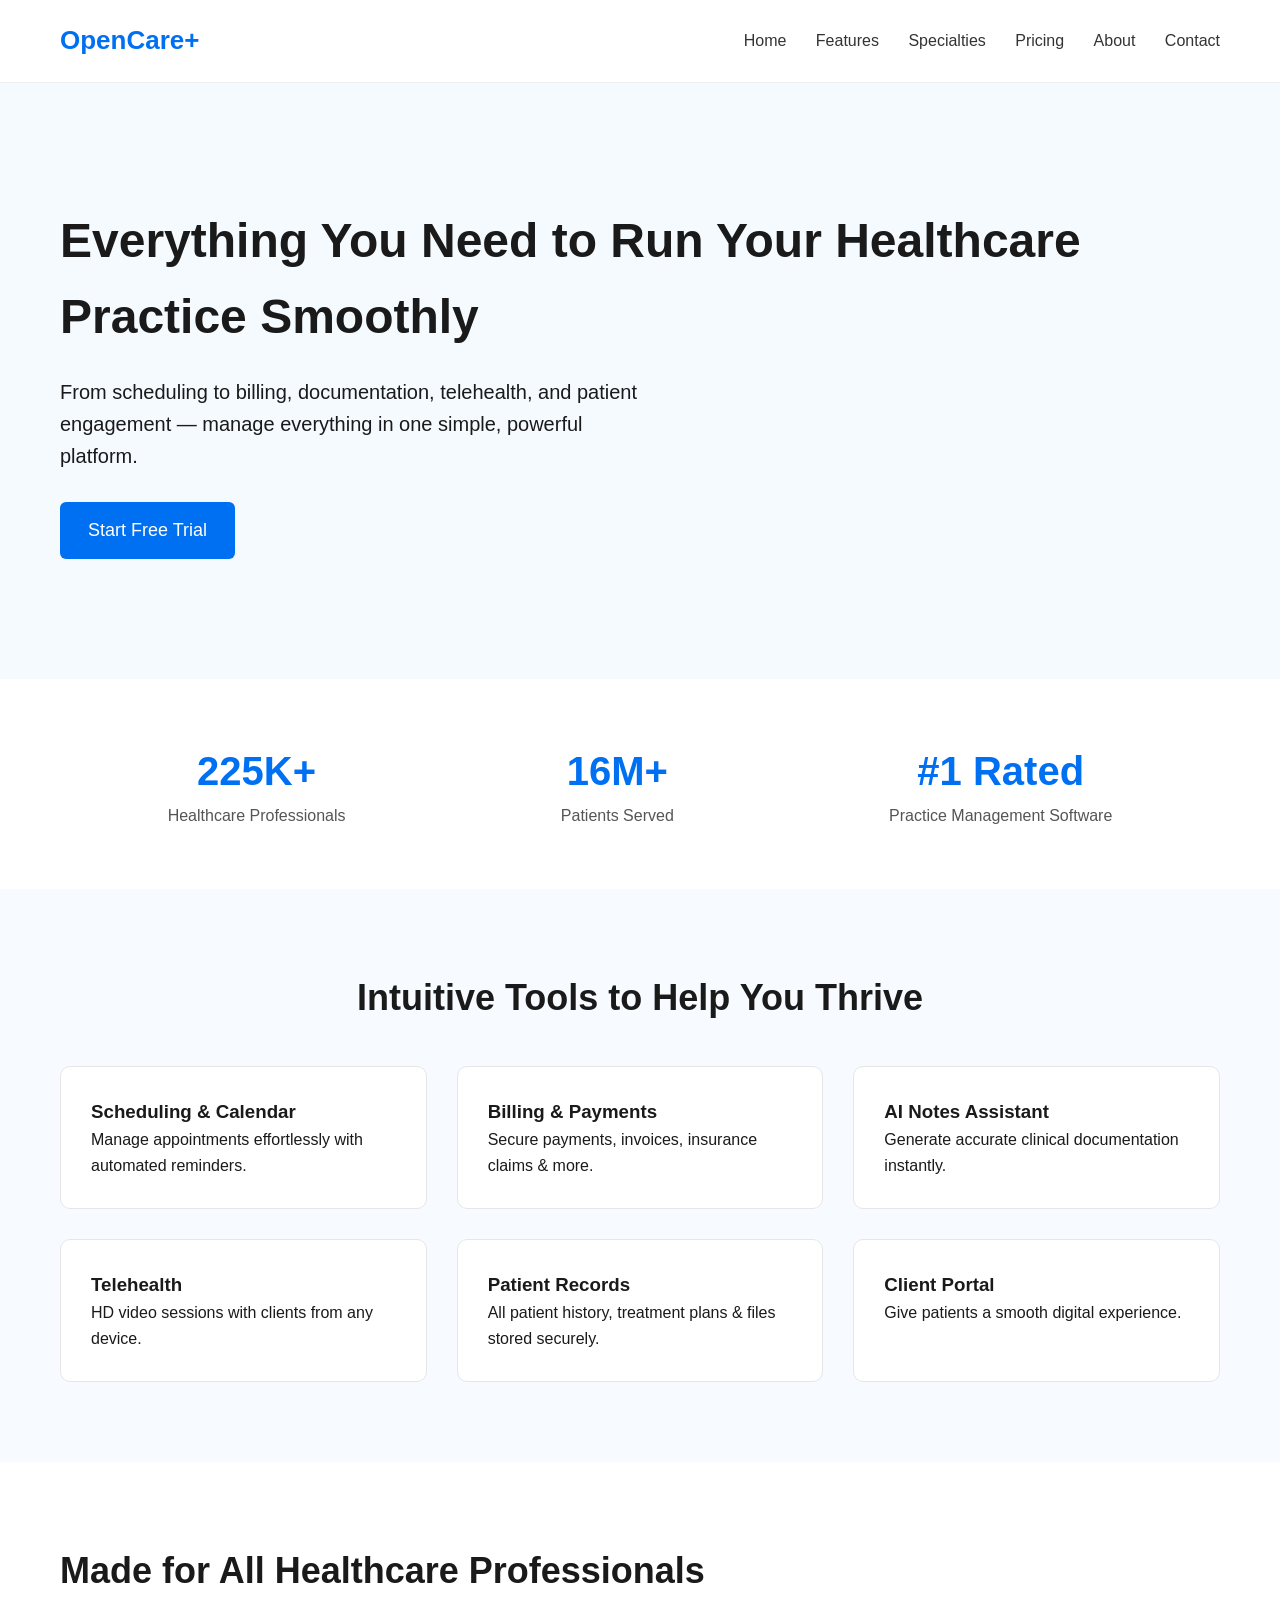
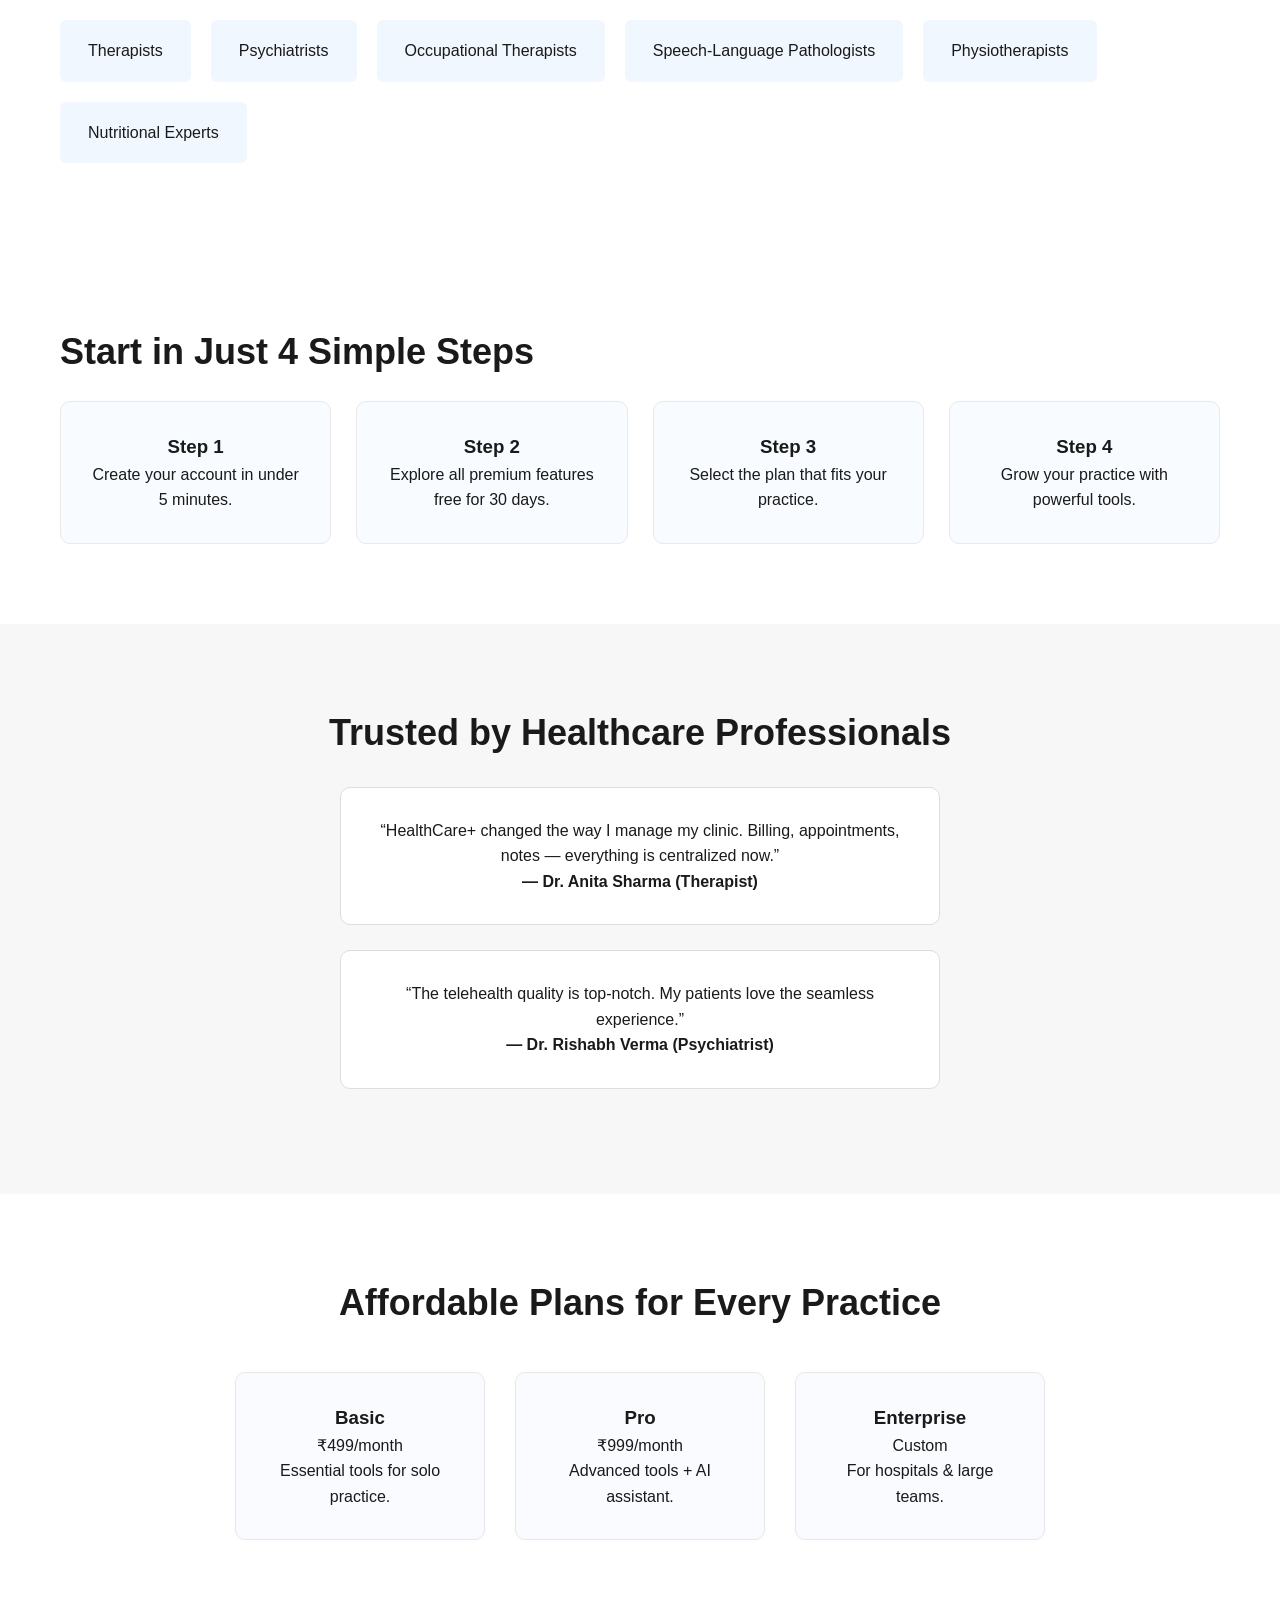
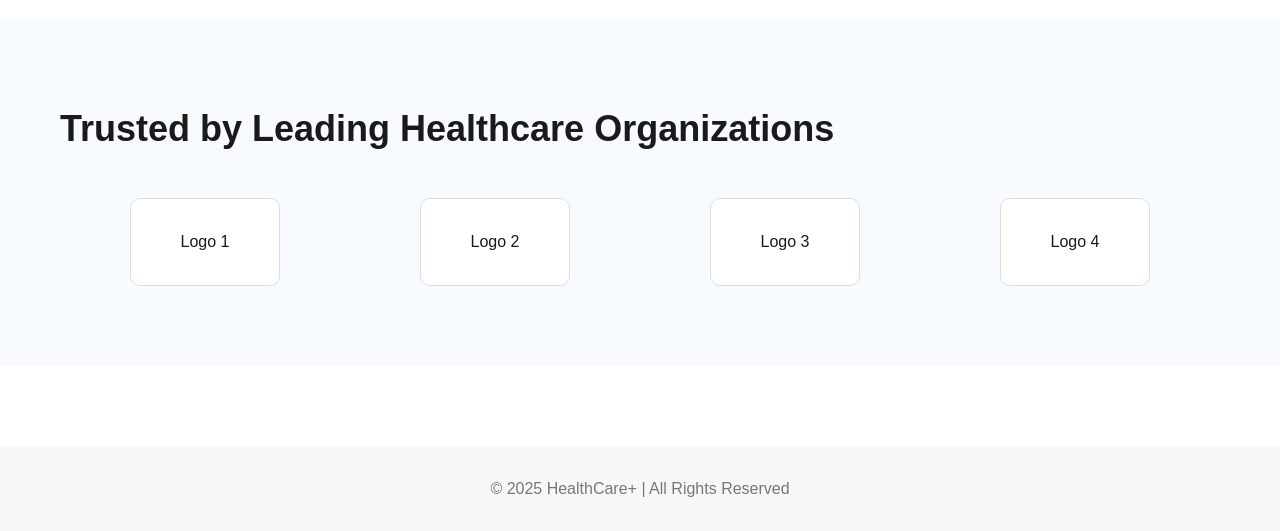
==== docs/index.html @ ee7d7441 "folder name changed" ====
<!DOCTYPE html>
<html lang="en">
<head>
  <meta charset="UTF-8">
  <title>OpenCare+ | All-in-One Practice Management</title>
  <link rel="stylesheet" href="css/style.css">
</head>

<body>

<!-- ================= HEADER ================= -->
<header>
  <div class="logo">OpenCare+</div>
  <nav>
    <a href="index.html">Home</a>
    <a href="features.html">Features</a>
    <a href="specialties.html">Specialties</a>
    <a href="pricing.html">Pricing</a>
    <a href="about.html">About</a>
    <a href="contact.html">Contact</a>
  </nav>
</header>


<!-- ================= HERO SECTION ================= -->
<section class="hero">
  <h1>Everything You Need to Run Your Healthcare Practice Smoothly</h1>
  <p>From scheduling to billing, documentation, telehealth, and patient engagement — manage everything in one simple, powerful platform.</p>
  <a class="btn" href="#">Start Free Trial</a>
</section>


<!-- ================= TRUST STATS ================= -->
<section class="stats">
  <div class="stat-box">
    <h3>225K+</h3>
    <p>Healthcare Professionals</p>
  </div>
  <div class="stat-box">
    <h3>16M+</h3>
    <p>Patients Served</p>
  </div>
  <div class="stat-box">
    <h3>#1 Rated</h3>
    <p>Practice Management Software</p>
  </div>
</section>


<!-- ================= FEATURE GRID ================= -->
<section class="features">
  <h2>Intuitive Tools to Help You Thrive</h2>

  <div class="features-grid">

    <div class="feature-card">
      <h3>Scheduling & Calendar</h3>
      <p>Manage appointments effortlessly with automated reminders.</p>
    </div>

    <div class="feature-card">
      <h3>Billing & Payments</h3>
      <p>Secure payments, invoices, insurance claims & more.</p>
    </div>

    <div class="feature-card">
      <h3>AI Notes Assistant</h3>
      <p>Generate accurate clinical documentation instantly.</p>
    </div>

    <div class="feature-card">
      <h3>Telehealth</h3>
      <p>HD video sessions with clients from any device.</p>
    </div>

    <div class="feature-card">
      <h3>Patient Records</h3>
      <p>All patient history, treatment plans & files stored securely.</p>
    </div>

    <div class="feature-card">
      <h3>Client Portal</h3>
      <p>Give patients a smooth digital experience.</p>
    </div>

  </div>
</section>


<!-- ================= SPECIALTIES SECTION ================= -->
<section class="specialties">
  <h2>Made for All Healthcare Professionals</h2>

  <div class="specialties-list">
    <div>Therapists</div>
    <div>Psychiatrists</div>
    <div>Occupational Therapists</div>
    <div>Speech-Language Pathologists</div>
    <div>Physiotherapists</div>
    <div>Nutritional Experts</div>
  </div>
</section>


<!-- ================= STEPS SECTION ================= -->
<section class="steps">
  <h2>Start in Just 4 Simple Steps</h2>

  <div class="steps-grid">
    <div class="step-card">
      <h3>Step 1</h3>
      <p>Create your account in under 5 minutes.</p>
    </div>

    <div class="step-card">
      <h3>Step 2</h3>
      <p>Explore all premium features free for 30 days.</p>
    </div>

    <div class="step-card">
      <h3>Step 3</h3>
      <p>Select the plan that fits your practice.</p>
    </div>

    <div class="step-card">
      <h3>Step 4</h3>
      <p>Grow your practice with powerful tools.</p>
    </div>
  </div>
</section>


<!-- ================= TESTIMONIALS SECTION ================= -->
<section class="testimonials">
  <h2>Trusted by Healthcare Professionals</h2>

  <div class="testimonial-box">
    <p>“HealthCare+ changed the way I manage my clinic. Billing, appointments, notes — everything is centralized now.”</p>
    <h4>— Dr. Anita Sharma (Therapist)</h4>
  </div>

  <div class="testimonial-box">
    <p>“The telehealth quality is top-notch. My patients love the seamless experience.”</p>
    <h4>— Dr. Rishabh Verma (Psychiatrist)</h4>
  </div>
</section>


<!-- ================= PRICING PREVIEW ================= -->
<section class="pricing-preview">
  <h2>Affordable Plans for Every Practice</h2>

  <div class="pricing-cards">

    <div class="price-card">
      <h3>Basic</h3>
      <p>₹499/month</p>
      <p>Essential tools for solo practice.</p>
    </div>

    <div class="price-card">
      <h3>Pro</h3>
      <p>₹999/month</p>
      <p>Advanced tools + AI assistant.</p>
    </div>

    <div class="price-card">
      <h3>Enterprise</h3>
      <p>Custom</p>
      <p>For hospitals & large teams.</p>
    </div>

  </div>
</section>


<!-- ================= PARTNER LOGOS ================= -->
<section class="partners">
  <h2>Trusted by Leading Healthcare Organizations</h2>
  <div class="logo-row">
    <div class="logo-box">Logo 1</div>
    <div class="logo-box">Logo 2</div>
    <div class="logo-box">Logo 3</div>
    <div class="logo-box">Logo 4</div>
  </div>
</section>


<!-- ================= FOOTER ================= -->
<footer>
  ©️ 2025 HealthCare+ | All Rights Reserved  
</footer>

</body>
</html>
---- docs/css/style.css ----
/* ========== GLOBAL STYLES ========== */
* {
  margin: 0;
  padding: 0;
  box-sizing: border-box;
  font-family: "Inter", sans-serif;
}

body {
  background: #ffffff;
  color: #1a1a1a;
  line-height: 1.6;
}

header {
  padding: 20px 60px;
  background: #ffffff;
  display: flex;
  justify-content: space-between;
  align-items: center;
  border-bottom: 1px solid #eee;
  position: sticky;
  top: 0;
  z-index: 10;
}

.logo {
  font-size: 26px;
  font-weight: 700;
  color: #0070f3;
}

nav a {
  margin-left: 25px;
  text-decoration: none;
  color: #333;
  font-size: 16px;
}

nav a:hover {
  color: #0070f3;
}

/* HERO SECTION */
.hero {
  padding: 120px 60px;
  background: #f5faff;
  text-align: left;
}

.hero h1 {
  font-size: 48px;
  font-weight: 700;
  margin-bottom: 20px;
}

.hero p {
  font-size: 20px;
  max-width: 600px;
  margin-bottom: 30px;
}

.btn {
  display: inline-block;
  background: #0070f3;
  padding: 14px 28px;
  color: white;
  border-radius: 6px;
  text-decoration: none;
  font-size: 18px;
}

.btn:hover {
  background: #005bd1;
}

/* SECTION */
section {
  padding: 80px 60px;
}

h2 {
  font-size: 36px;
  margin-bottom: 20px;
}

/* FOOTER */
footer {
  background: #f7f7f7;
  padding: 30px 60px;
  margin-top: 80px;
  text-align: center;
  color: #777;
}
/* ================= STATS ================= */
.stats {
  display: flex;
  justify-content: space-around;
  padding: 60px;
  background: #ffffff;
  text-align: center;
}

.stat-box h3 {
  font-size: 40px;
  color: #0070f3;
}

.stat-box p {
  font-size: 16px;
  color: #555;
}


/* ================= FEATURES GRID ================= */
.features {
  padding: 80px 60px;
  background: #f7fbff;
  text-align: center;
}

.features-grid {
  margin-top: 40px;
  display: grid;
  grid-template-columns: repeat(3, 1fr);
  gap: 30px;
}

.feature-card {
  background: white;
  padding: 30px;
  border-radius: 10px;
  border: 1px solid #e6e6e6;
  text-align: left;
  transition: 0.2s;
}

.feature-card:hover {
  transform: translateY(-5px);
  border-color: #0070f3;
}


/* ================= SPECIALTIES ================= */
.specialties {
  padding: 80px 60px;
}

.specialties-list {
  display: flex;
  flex-wrap: wrap;
  gap: 20px;
}

.specialties-list div {
  background: #f0f7ff;
  padding: 18px 28px;
  border-radius: 6px;
}


/* ================= STEPS ================= */
.steps {
  padding: 80px 60px;
  background: #fff;
}

.steps-grid {
  display: grid;
  grid-template-columns: repeat(4, 1fr);
  gap: 25px;
}

.step-card {
  padding: 30px;
  background: #f8fbff;
  border-radius: 10px;
  border: 1px solid #e9e9e9;
  text-align: center;
}


/* ================= TESTIMONIALS ================= */
.testimonials {
  padding: 80px 60px;
  background: #f7f7f7;
  text-align: center;
}

.testimonial-box {
  margin: 25px auto;
  max-width: 600px;
  padding: 30px;
  background: white;
  border-radius: 10px;
  border: 1px solid #ddd;
}


/* ================= PRICING PREVIEW ================= */
.pricing-preview {
  padding: 80px 60px;
  background: #ffffff;
  text-align: center;
}

.pricing-cards {
  display: flex;
  justify-content: center;
  gap: 30px;
  margin-top: 40px;
}

.price-card {
  padding: 30px;
  background: #f9fbff;
  border-radius: 10px;
  width: 250px;
  border: 1px solid #e6e6e6;
}


/* ================= PARTNER LOGOS ================= */
.partners {
  padding: 80px 60px;
  background: #f7fbff;
}

.logo-row {
  display: flex;
  justify-content: space-around;
  margin-top: 40px;
}

.logo-box {
  background: white;
  padding: 30px 50px;
  border: 1px solid #ddd;
  border-radius: 10px;
}
/* Page Hero */
.page-hero {
  padding: 80px 60px;
  background: #f5f9ff;
  text-align: center;
}

.page-hero h1 {
  font-size: 42px;
  margin-bottom: 10px;
}

.page-hero p {
  max-width: 700px;
  margin: 0 auto;
  color: #666;
}

/* About Page */
.about-section, .about-values, .about-team {
  padding: 70px 60px;
}

.value-grid, .team-grid {
  display: grid;
  grid-template-columns: repeat(3, 1fr);
  gap: 25px;
}

.value-card, .team-card {
  background: #f7fbff;
  padding: 25px;
  border-radius: 10px;
  border: 1px solid #e6e6e6;
}

.team-img {
  width: 100%;
  height: 150px;
  background: #ddd;
  border-radius: 10px;
  margin-bottom: 15px;
}

/* Specialties Page */
.specialties-grid-section {
  padding: 70px 60px;
}

.specialties-grid {
  display: grid;
  grid-template-columns: repeat(5, 1fr);
  gap: 20px;
}

.special-card {
  background: #f0f7ff;
  padding: 20px;
  border-radius: 6px;
  text-align: center;
}

/* Pricing Page */
.pricing-page-section {
  padding: 80px 60px;
}

.pricing-page-grid {
  display: flex;
  gap: 30px;
  justify-content: center;
}

.price-card.big {
  width: 280px;
  background: #f7fbff;
  padding: 30px;
  border-radius: 10px;
  border: 1px solid #ddd;
}

.price-card.big.highlighted {
  border: 2px solid #0070f3;
}

/* Contact Page */
.contact-section {
  padding: 80px 60px;
}

.contact-grid {
  display: flex;
  gap: 40px;
}

.contact-info {
  width: 40%;
}

.contact-form {
  width: 60%;
}

.contact-form form input,
.contact-form form textarea {
  width: 100%;
  margin-bottom: 15px;
  padding: 12px;
  border-radius: 6px;
  border: 1px solid #ccc;
}

.contact-form form button {
  padding: 12px 20px;
  background: #0070f3;
  color: white;
  border: none;
  border-radius: 6px;
}

/* FAQ */
.faq-section {
  padding: 60px;
  background: #f7f7f7;
}

.faq-item {
  padding: 15px;
  background: #fff;
  border: 1px solid #ddd;
  border-radius: 6px;
  margin-bottom: 10px;
}
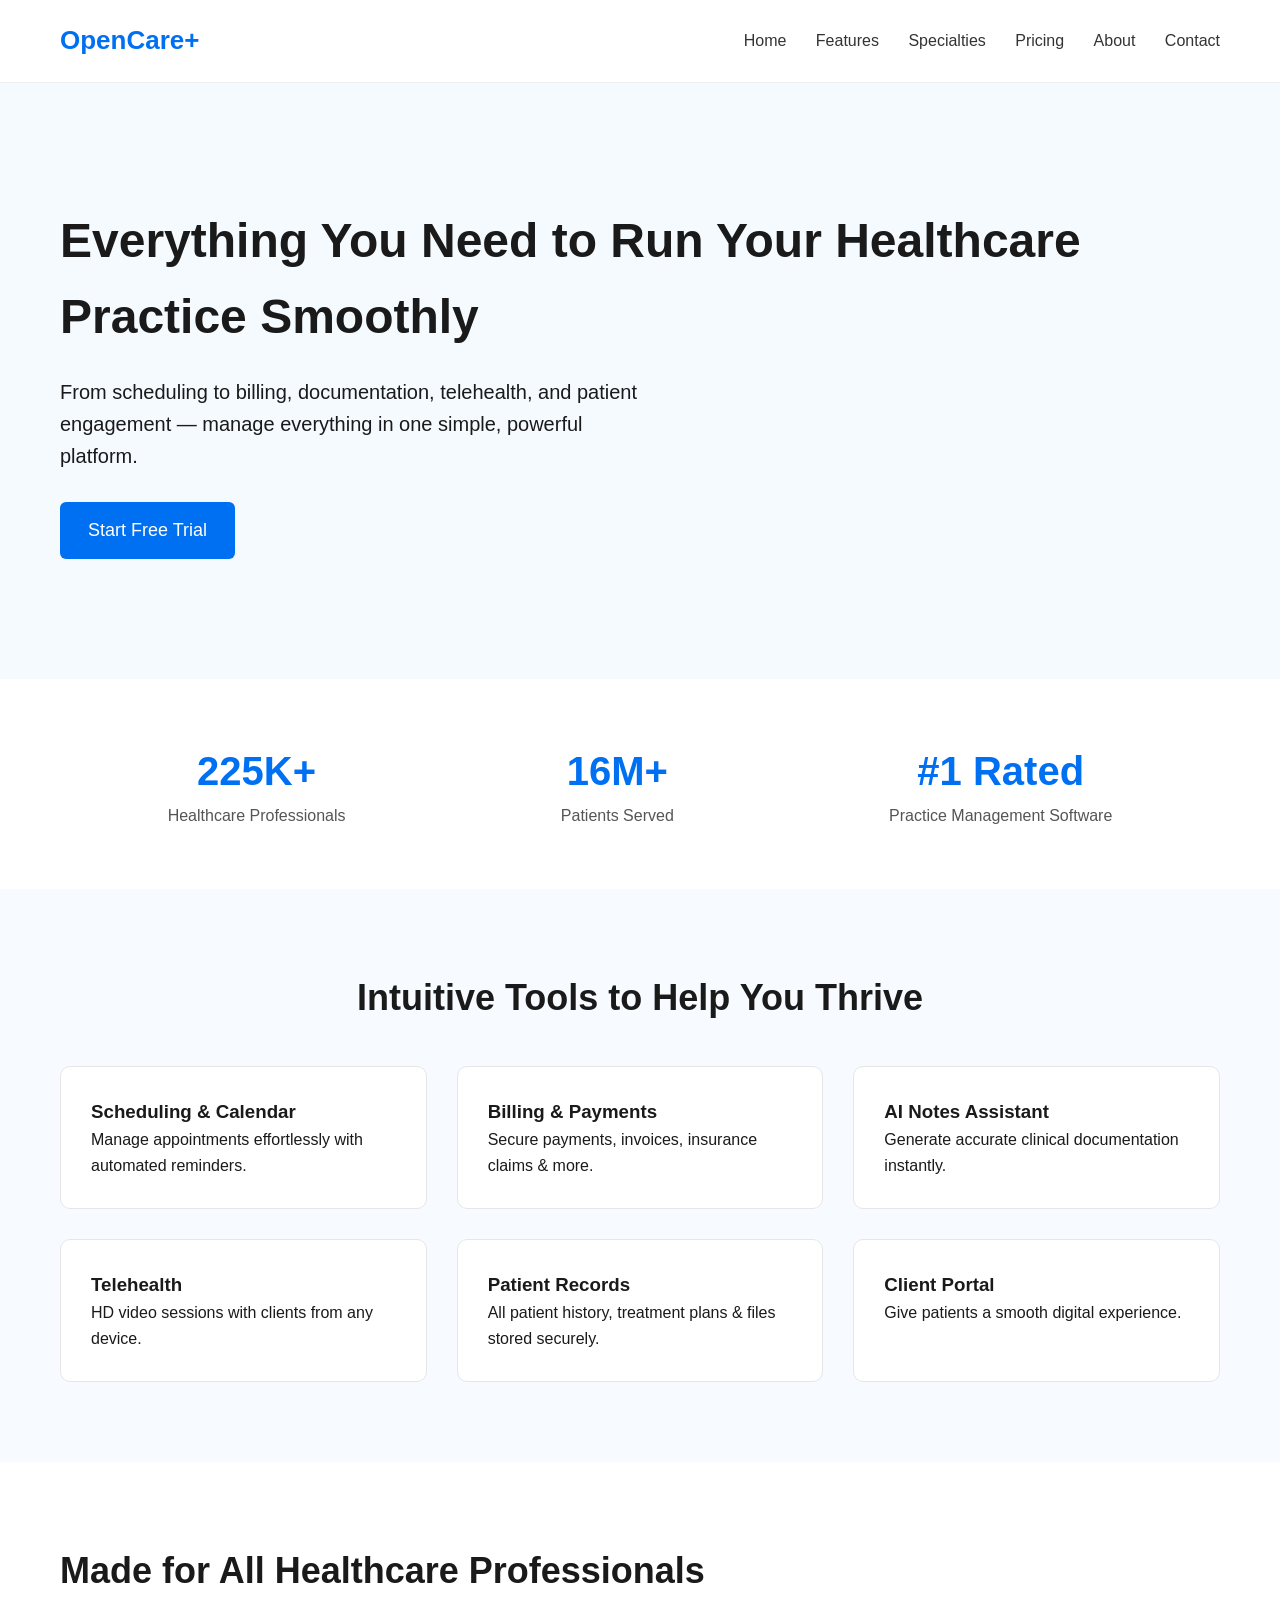
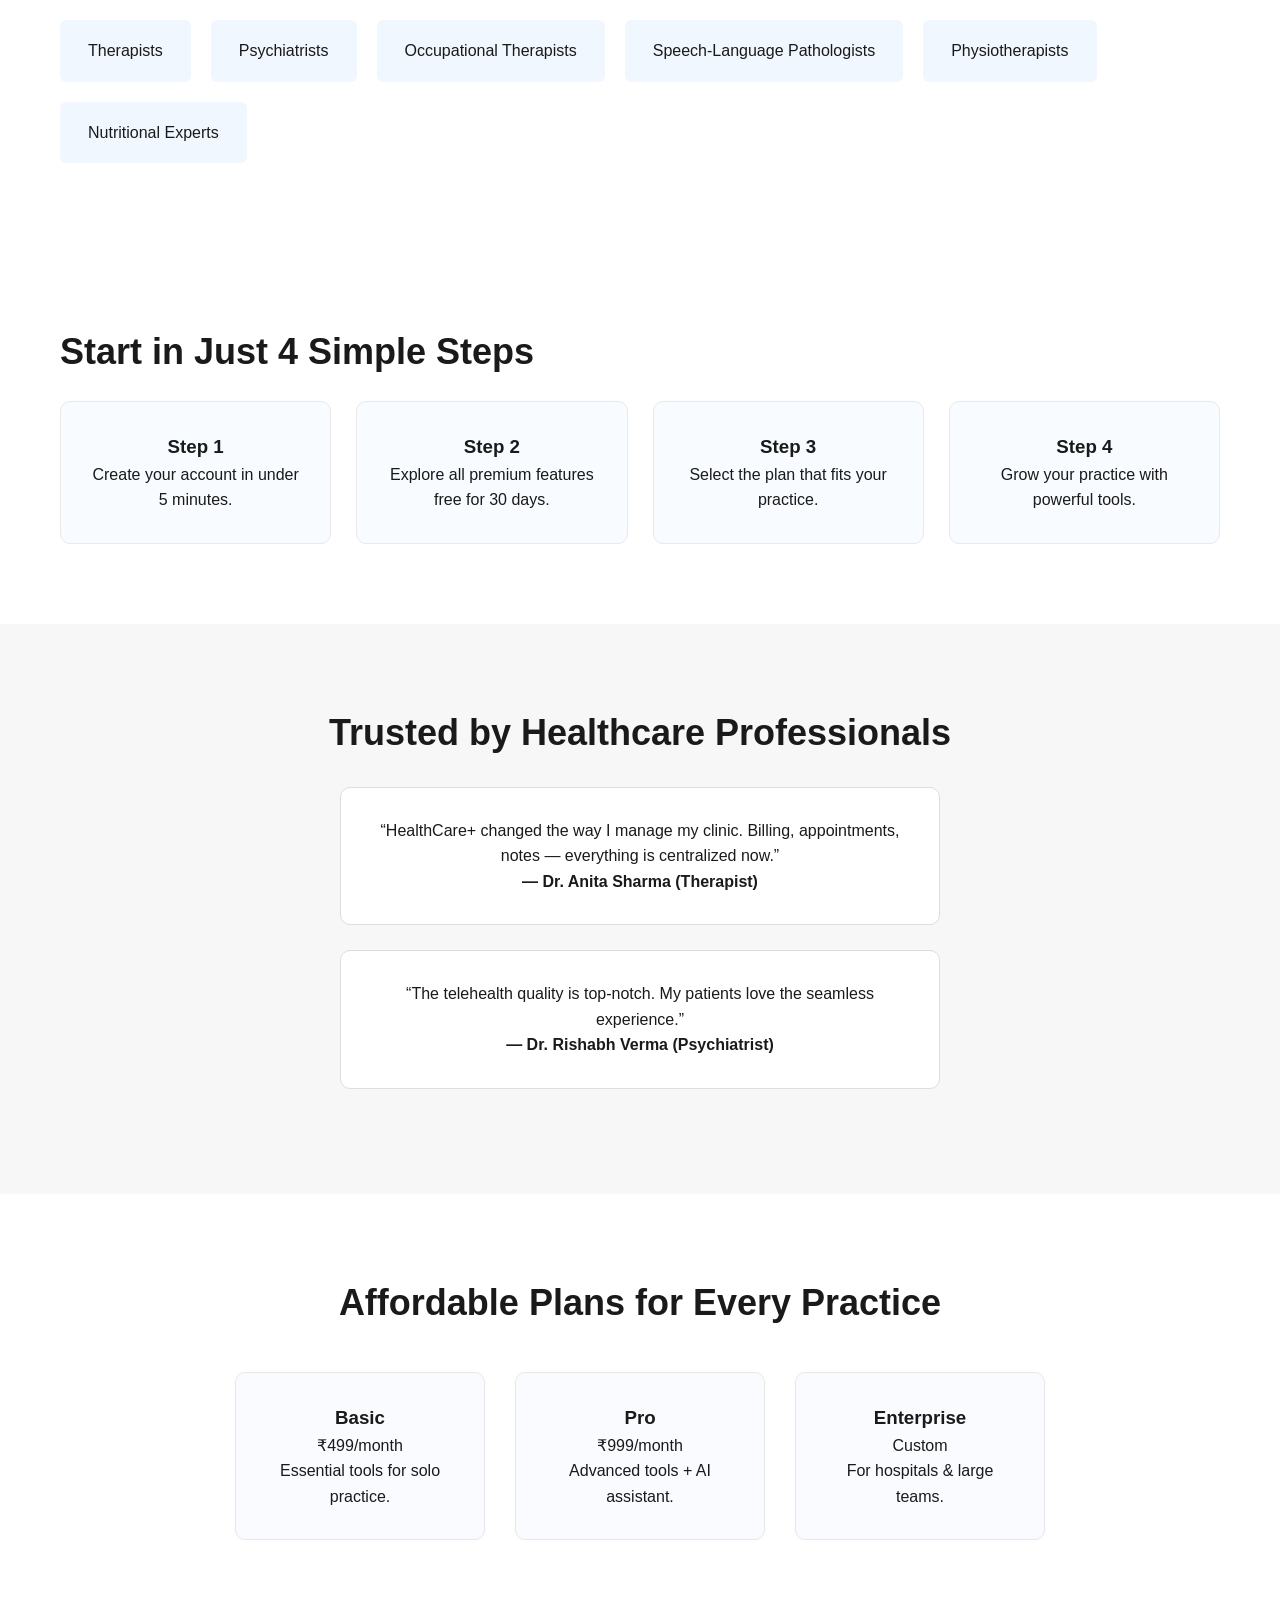
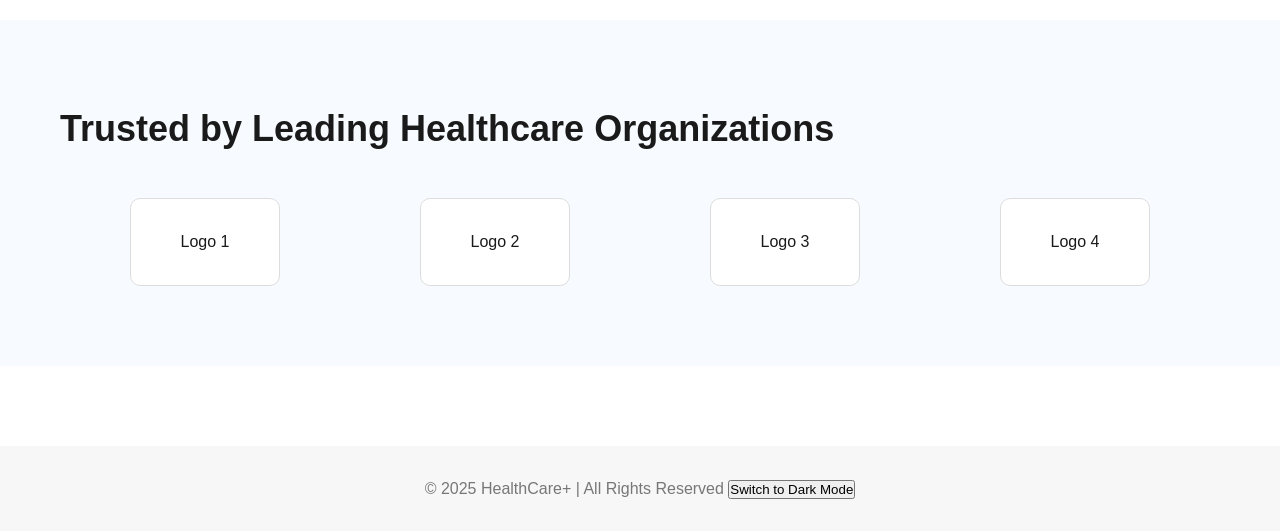
==== commit 062debe5: "Added js" ====
--- a/docs/index.html
+++ b/docs/index.html
@@ -189,7 +189,10 @@
 <!-- ================= FOOTER ================= -->
 <footer>
   ©️ 2025 HealthCare+ | All Rights Reserved  
+  <button type="button" id="btn">Switch to Dark Mode</button>
+
 </footer>
+<script src="js/script.js"></script>
 
 </body>
 </html>
--- a/docs/css/style.css
+++ b/docs/css/style.css
@@ -141,7 +141,7 @@
 }
 
 
-/* ================= SPECIALTIES ================= */
+
 .specialties {
   padding: 80px 60px;
 }
@@ -370,4 +370,72 @@
   border: 1px solid #ddd;
   border-radius: 6px;
   margin-bottom: 10px;
-}+}
+
+/* ================= DARK MODE ================= */
+
+body.dark {
+  background: #121212;
+  color: #ffffff;
+}
+
+/* Always make text white in dark mode */
+body.dark h1,
+body.dark h2,
+body.dark h3,
+body.dark h4,
+body.dark h5,
+body.dark h6,
+body.dark p,
+body.dark a,
+body.dark span,
+body.dark div,
+body.dark li {
+  color: #ffffff !important;
+}
+
+/* Header + Nav */
+body.dark header {
+  background: #1e1e1e;
+  border-color: #333;
+}
+
+body.dark nav a {
+  color: #ffffff;
+}
+
+/* Hero */
+body.dark .hero {
+  background: #1a1a1a;
+}
+
+/* Feature Cards */
+body.dark .feature-card,
+body.dark .stat-box,
+body.dark .testimonial-box,
+body.dark .price-card,
+body.dark .step-card,
+body.dark .logo-box,
+body.dark .specialties-list div,
+body.dark .value-card,
+body.dark .team-card,
+body.dark .special-card,
+body.dark .faq-item {
+  background: #222;
+  border-color: #333;
+}
+
+/* Buttons */
+body.dark .btn,
+body.dark button {
+  background: #444;
+  color: #ffffff;
+}
+
+/* Footer */
+body.dark footer {
+  background: #1e1e1e;
+  color: #ffffff;
+}
+
+
